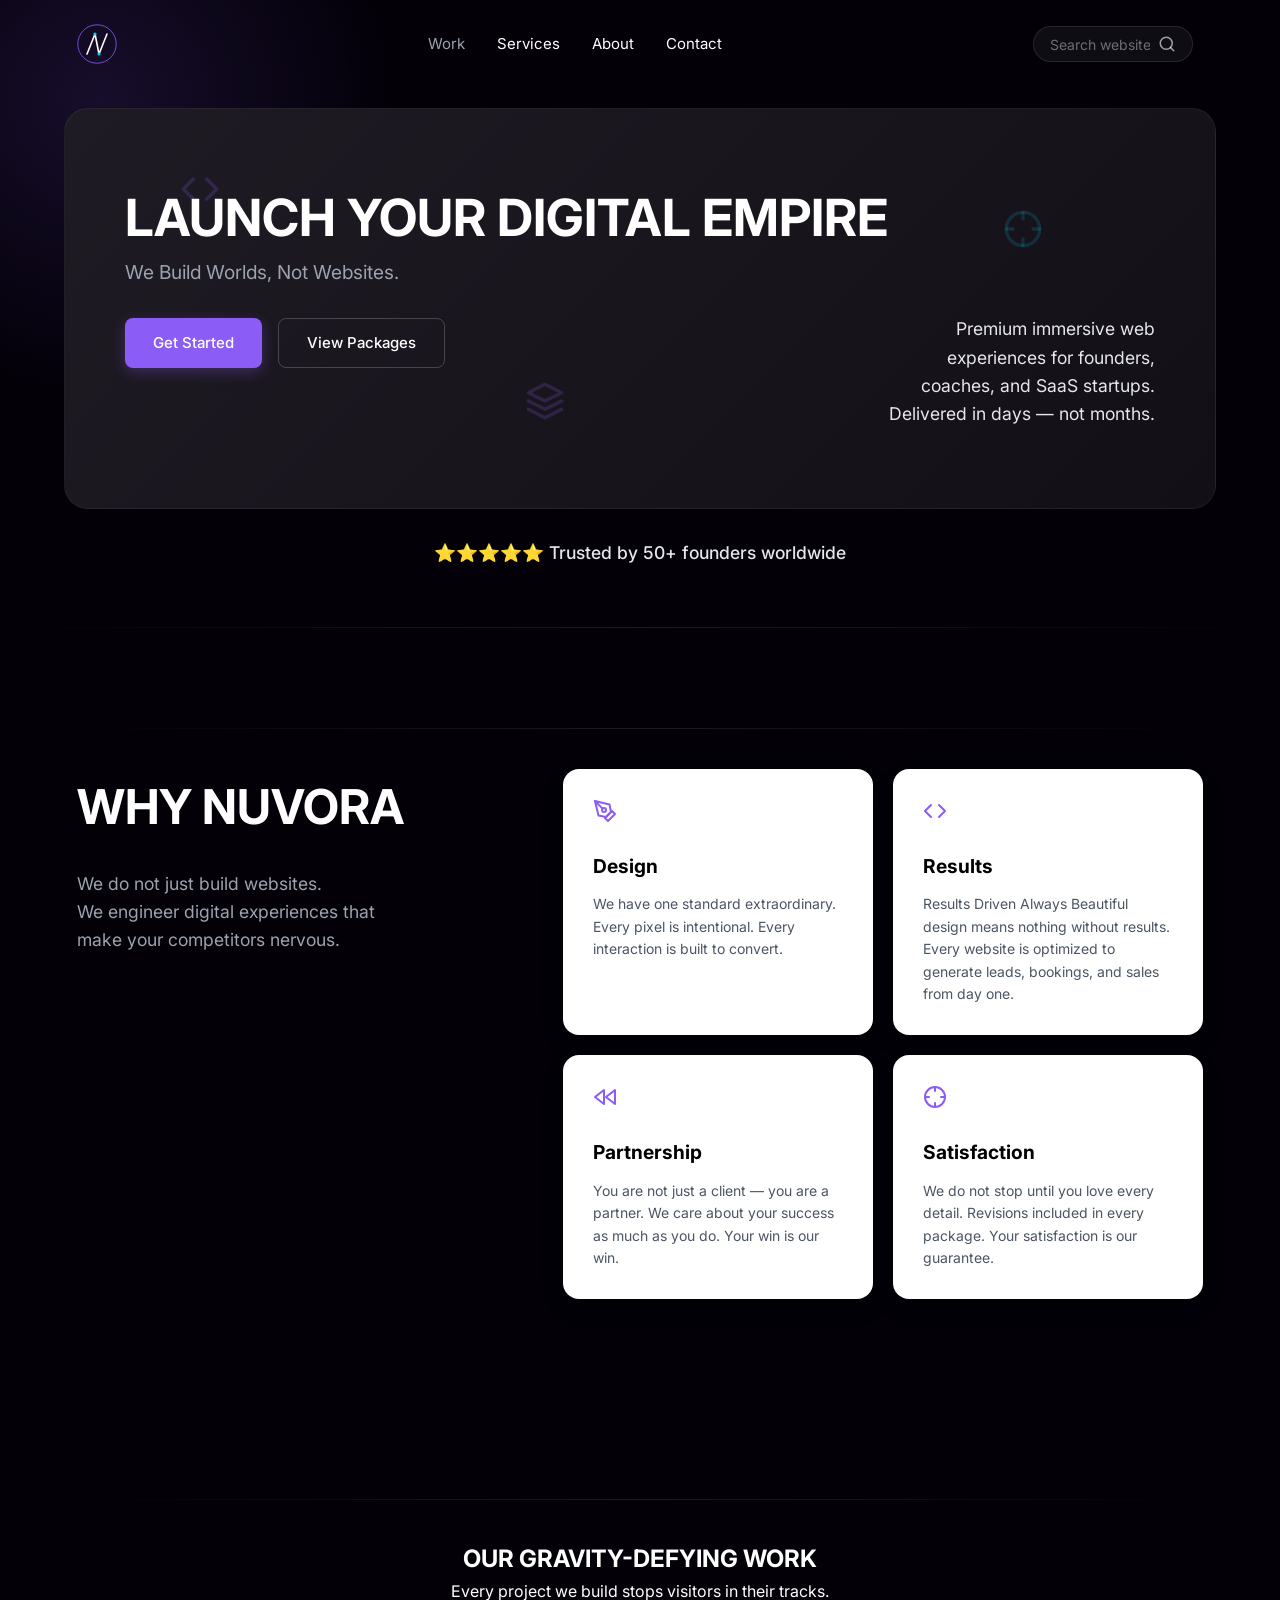
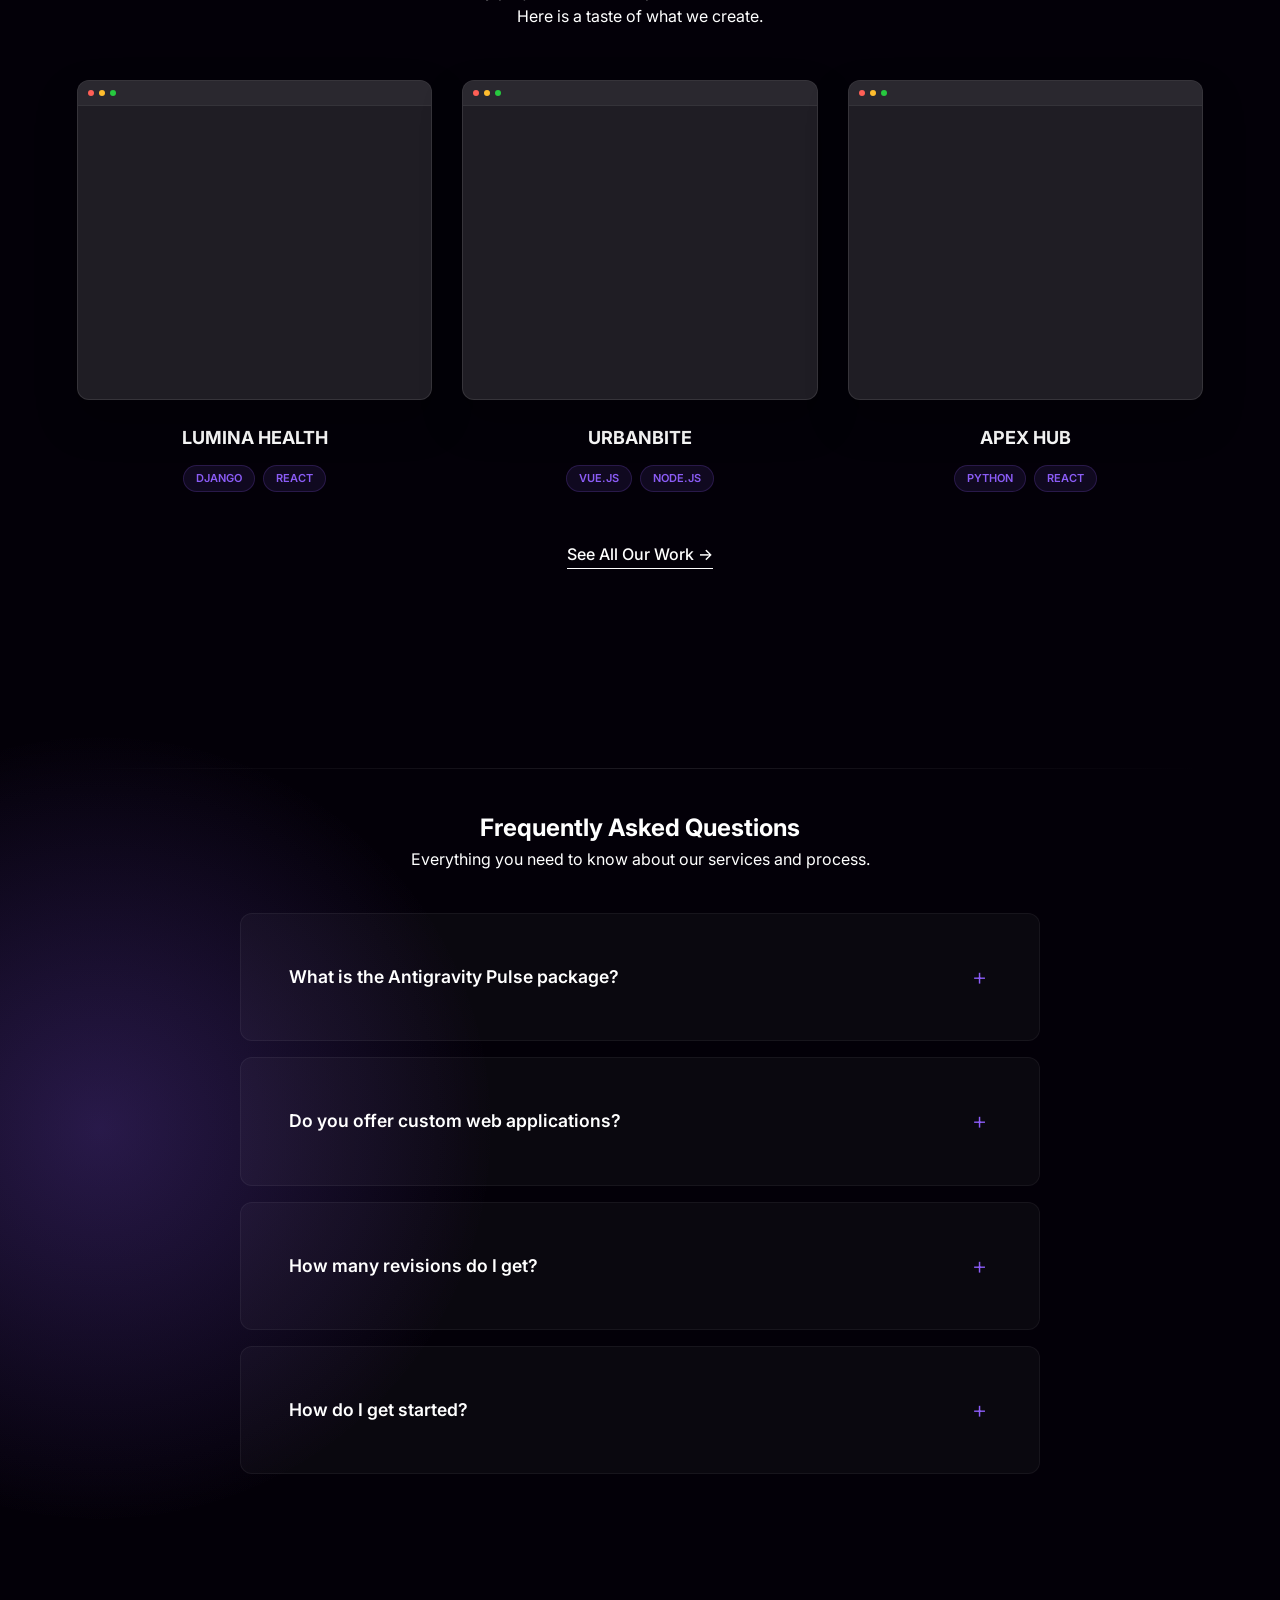
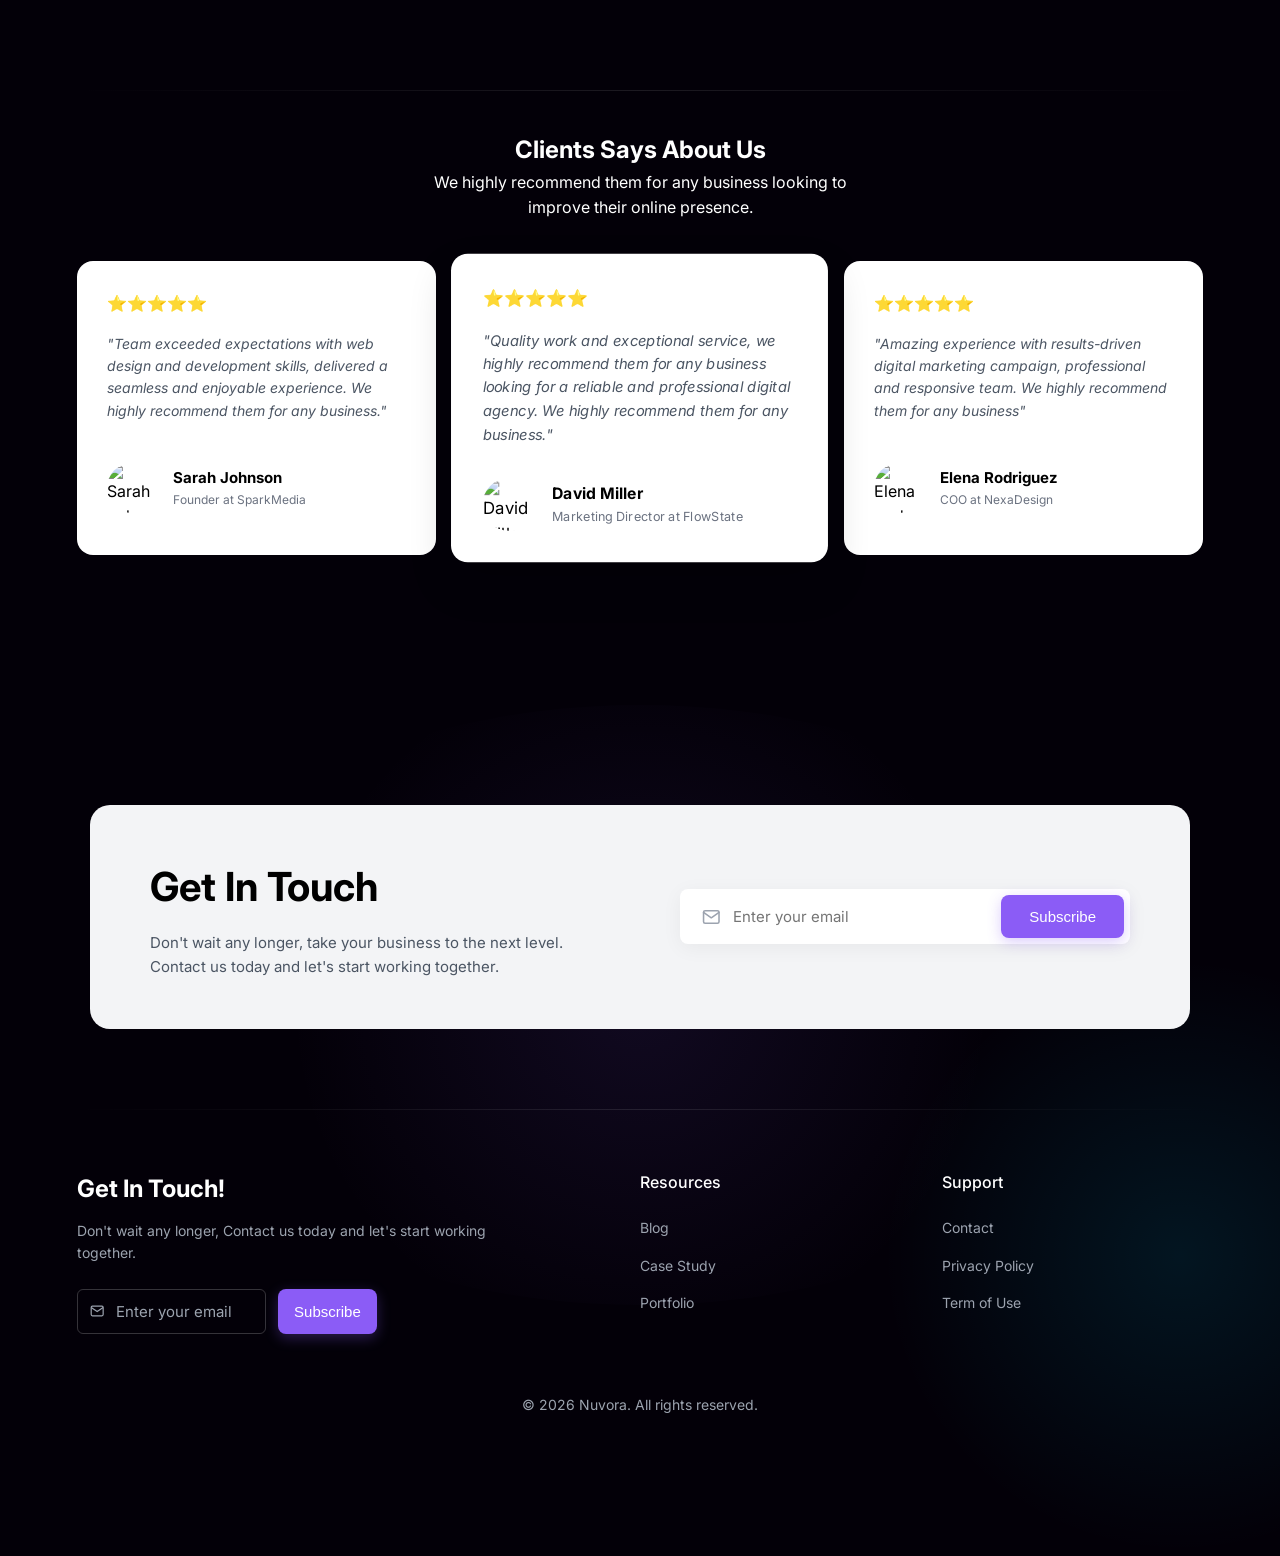
==== index.html @ e9fa78d5 "NOVORA portfolio web" ====
<!DOCTYPE html>
<html lang="en">

<head>
    <meta charset="UTF-8">
    <meta name="viewport" content="width=device-width, initial-scale=1.0">
    <title>Antigravity Websites - Premium Web Experiences</title>
    <!-- Google Fonts -->
    <link rel="preconnect" href="https://fonts.googleapis.com">
    <link rel="preconnect" href="https://fonts.gstatic.com" crossorigin>
    <link href="https://fonts.googleapis.com/css2?family=Inter:wght@300;400;500;600;700;800&display=swap"
        rel="stylesheet">
    <!-- Main Stylesheet -->
    <link rel="stylesheet" href="style.css">
</head>

<body>
    <!-- Background Gradient Effects -->
    <div class="bg-glow glow-top-left"></div>
    <div class="bg-glow glow-bottom-right"></div>
    <div class="bg-glow glow-middle-left"></div>

    <div class="bg-glow glow-middle-left"></div>

    <!-- Navigation Area -->
    <nav class="navbar">
        <a href="index.html" class="logo">
            <div class="logo-symbol">
                <svg width="40" height="40" viewBox="0 0 100 100" fill="none" xmlns="http://www.w3.org/2000/svg">
                    <circle cx="50" cy="50" r="48" stroke="#8B5CF6" stroke-width="2" />
                    <path d="M25 75L45 25L55 75L75 25" stroke="white" stroke-width="4" stroke-linecap="round"
                        stroke-linejoin="round" />
                    <circle cx="45" cy="25" r="4" fill="#00D2FF" />
                    <circle cx="55" cy="75" r="4" fill="#00D2FF" />
                </svg>
            </div>
        </a>

        <div class="nav-links">
            <a href="index.html" class="active">Work</a>
            <a href="services.html">Services</a>
            <a href="about.html">About</a>
            <a href="contact.html">Contact</a>
        </div>

        <div class="nav-actions">
            <div class="search-bar-container">
                <input type="text" placeholder="Search website..." id="siteSearch">
                <svg width="18" height="18" viewBox="0 0 24 24" fill="none" stroke="currentColor" stroke-width="2"
                    stroke-linecap="round" stroke-linejoin="round">
                    <circle cx="11" cy="11" r="8"></circle>
                    <line x1="21" y1="21" x2="16.65" y2="16.65"></line>
                </svg>
            </div>
            <button class="icon-btn mobile-menu-toggle" aria-label="Menu">
                <svg width="18" height="18" viewBox="0 0 24 24" fill="none" stroke="currentColor" stroke-width="2"
                    stroke-linecap="round" stroke-linejoin="round">
                    <line x1="3" y1="12" x2="21" y2="12"></line>
                    <line x1="3" y1="6" x2="21" y2="6"></line>
                    <line x1="3" y1="18" x2="21" y2="18"></line>
                </svg>
            </button>
        </div>
    </nav>

    <!-- Home Hero Section -->
    <header class="home-hero">
        <div class="home-hero-container">
            <!-- Floating Background Elements -->
            <div class="hero-floating-elements">
                <div class="floating-item item-1">
                    <svg width="24" height="24" viewBox="0 0 24 24" fill="none" stroke="currentColor" stroke-width="2"
                        stroke-linecap="round" stroke-linejoin="round">
                        <polyline points="16 18 22 12 16 6"></polyline>
                        <polyline points="8 6 2 12 8 18"></polyline>
                    </svg>
                </div>
                <div class="floating-item item-2">
                    <svg width="24" height="24" viewBox="0 0 24 24" fill="none" stroke="currentColor" stroke-width="2"
                        stroke-linecap="round" stroke-linejoin="round">
                        <circle cx="12" cy="12" r="10"></circle>
                        <line x1="22" y1="12" x2="18" y2="12"></line>
                        <line x1="6" y1="12" x2="2" y2="12"></line>
                        <line x1="12" y1="6" x2="12" y2="2"></line>
                        <line x1="12" y1="22" x2="12" y2="18"></line>
                    </svg>
                </div>
                <div class="floating-item item-3">
                    <svg width="24" height="24" viewBox="0 0 24 24" fill="none" stroke="currentColor" stroke-width="2"
                        stroke-linecap="round" stroke-linejoin="round">
                        <path d="M12 2L2 7l10 5 10-5-10-5z"></path>
                        <path d="M2 17l10 5 10-5"></path>
                        <path d="M2 12l10 5 10-5"></path>
                    </svg>
                </div>
            </div>

            <div class="home-hero-inner">
                <div class="hero-left-col animate-up">
                    <h1>LAUNCH YOUR DIGITAL EMPIRE</h1>
                    <p class="hero-subtitle">We Build Worlds, Not Websites.</p>
                    <div class="hero-buttons">
                        <a href="contact.html" class="btn btn-primary">Get Started</a>
                        <a href="services.html" class="btn btn-outline">View Packages</a>
                    </div>
                </div>
                <div class="hero-right-col animate-up" style="animation-delay: 0.2s;">
                    <p class="hero-premium-text">Premium immersive web <br> experiences for founders, <br> coaches, and
                        SaaS startups.<br> Delivered in days — not months.</p>
                </div>
            </div>
        </div>
        <div class="trusted-badge">
            <p>⭐⭐⭐⭐⭐ Trusted by 50+ founders worldwide</p>
        </div>
        <div class="hero-divider"></div>
    </header>


    <!-- Why Nuvora Section -->
    <section class="why-nuvora-section section-padding" id="why-us">
        <div class="hero-divider"></div>
        <div class="why-container pt-spacing">
            <div class="why-text-col">
                <h2>WHY NUVORA</h2>
                <p>We do not just build websites.<br>We engineer digital experiences that<br>make your competitors
                    nervous.</p>
            </div>

            <div class="features-grid">
                <!-- Feature 1 -->
                <div class="feature-card">
                    <div class="feature-icon">
                        <svg width="24" height="24" viewBox="0 0 24 24" fill="none" stroke="#8B5CF6" stroke-width="2"
                            stroke-linecap="round" stroke-linejoin="round">
                            <path d="M12 19l7-7 3 3-7 7-3-3z"></path>
                            <path d="M18 13l-1.5-7.5L2 2l3.5 14.5L13 18l5-5z"></path>
                            <path d="M2 2l7.586 7.586"></path>
                            <circle cx="11" cy="11" r="2"></circle>
                        </svg>
                    </div>
                    <h4>Design</h4>
                    <p>We have one standard extraordinary. Every pixel is intentional. Every interaction is built to
                        convert.</p>
                </div>

                <!-- Feature 2 -->
                <div class="feature-card">
                    <div class="feature-icon">
                        <svg width="24" height="24" viewBox="0 0 24 24" fill="none" stroke="#8B5CF6" stroke-width="2"
                            stroke-linecap="round" stroke-linejoin="round">
                            <polyline points="16 18 22 12 16 6"></polyline>
                            <polyline points="8 6 2 12 8 18"></polyline>
                        </svg>
                    </div>
                    <h4>Results</h4>
                    <p>Results Driven Always Beautiful design means nothing without results. Every website is optimized
                        to generate leads, bookings, and sales from day one.</p>
                </div>

                <!-- Feature 3 -->
                <div class="feature-card">
                    <div class="feature-icon">
                        <svg width="24" height="24" viewBox="0 0 24 24" fill="none" stroke="#8B5CF6" stroke-width="2"
                            stroke-linecap="round" stroke-linejoin="round">
                            <polygon points="11 19 2 12 11 5 11 19"></polygon>
                            <polygon points="22 19 13 12 22 5 22 19"></polygon>
                        </svg>
                    </div>
                    <h4>Partnership</h4>
                    <p>You are not just a client — you are a partner. We care about your success as much as you do. Your
                        win is our win.</p>
                </div>

                <!-- Feature 4 -->
                <div class="feature-card">
                    <div class="feature-icon">
                        <svg width="24" height="24" viewBox="0 0 24 24" fill="none" stroke="#8B5CF6" stroke-width="2"
                            stroke-linecap="round" stroke-linejoin="round">
                            <circle cx="12" cy="12" r="10"></circle>
                            <line x1="22" y1="12" x2="18" y2="12"></line>
                            <line x1="6" y1="12" x2="2" y2="12"></line>
                            <line x1="12" y1="6" x2="12" y2="2"></line>
                            <line x1="12" y1="22" x2="12" y2="18"></line>
                        </svg>
                    </div>
                    <h4>Satisfaction</h4>
                    <p>We do not stop until you love every detail. Revisions included in every package. Your
                        satisfaction is our guarantee.</p>
                </div>
            </div>
        </div>
    </section>

    <!-- Our Work Section -->
    <section class="work-section section-padding" id="portfolio">
        <div class="hero-divider"></div>
        <div class="section-header text-center pt-spacing">
            <h2>OUR GRAVITY-DEFYING WORK</h2>
            <p>Every project we build stops visitors in their tracks.<br> Here is a taste of what we create.</p>
        </div>

        <div class="work-grid">
            <!-- Work Card 1 -->
            <div class="work-card">
                <div class="work-img-container">
                    <div class="browser-bar">
                        <span class="dot red"></span>
                        <span class="dot yellow"></span>
                        <span class="dot green"></span>
                    </div>
                    <div class="work-img-placeholder"
                        style="background-image: url('images/lumina_health_new.png'); background-size: cover;"></div>
                    <div class="work-hover-text">
                        <p>A ethereal floating digital sanctuary that turns first-time visitors into loyal paying
                            clients.</p>
                        <div class="work-actions">
                            <button onclick="openCaseStudy(1)" class="action-btn btn-details">View Case Study</button>
                        </div>
                    </div>
                </div>
                <div class="work-details">
                    <h4>LUMINA HEALTH</h4>
                    <div class="tech-badges">
                        <span class="tech-pill">Django</span>
                        <span class="tech-pill">React</span>
                    </div>
                </div>
            </div>

            <!-- Work Card 2 -->
            <div class="work-card">
                <div class="work-img-container">
                    <div class="browser-bar">
                        <span class="dot red"></span>
                        <span class="dot yellow"></span>
                        <span class="dot green"></span>
                    </div>
                    <div class="work-img-placeholder"
                        style="background-image: url('images/urbanbite.png'); background-size: cover;"></div>
                    <div class="work-hover-text">
                        <p>A ethereal floating digital sanctuary that turns first-time visitors into loyal paying
                            clients.</p>
                        <div class="work-actions">
                            <button onclick="openCaseStudy(2)" class="action-btn btn-details">View Case Study</button>
                        </div>
                    </div>
                </div>
                <div class="work-details">
                    <h4>URBANBITE</h4>
                    <div class="tech-badges">
                        <span class="tech-pill">Vue.js</span>
                        <span class="tech-pill">Node.js</span>
                    </div>
                </div>
            </div>

            <!-- Work Card 3 -->
            <div class="work-card">
                <div class="work-img-container">
                    <div class="browser-bar">
                        <span class="dot red"></span>
                        <span class="dot yellow"></span>
                        <span class="dot green"></span>
                    </div>
                    <div class="work-img-placeholder"
                        style="background-image: url('images/apex_hub_new.png'); background-size: cover;"></div>
                    <div class="work-hover-text">
                        <p>A ethereal floating digital sanctuary that turns first-time visitors into loyal paying
                            clients.</p>
                        <div class="work-actions">
                            <button onclick="openCaseStudy(3)" class="action-btn btn-details">View Case Study</button>
                        </div>
                    </div>
                </div>
                <div class="work-details">
                    <h4>APEX HUB</h4>
                    <div class="tech-badges">
                        <span class="tech-pill">Python</span>
                        <span class="tech-pill">React</span>
                    </div>
                </div>
            </div>
        </div>

        <div class="center-link">
            <a href="#">See All Our Work &rarr;</a>
        </div>
    </section>

    <!-- FAQ Section -->
    <section class="faq-section" id="faq">
        <div class="hero-divider"></div>
        <div class="section-header text-center pt-spacing pb-spacing">
            <h2>Frequently Asked Questions</h2>
            <p>Everything you need to know about our services and process.</p>
        </div>

        <div class="faq-container">
            <div class="faq-item">
                <div class="faq-header">
                    What is the Antigravity Pulse package?
                    <span class="faq-icon">&plus;</span>
                </div>
                <div class="faq-body">
                    It is our quickest offering, designed to get your premium landing page launched within 36 hours. It
                    includes floating UI effects, mobile responsiveness, and one revision round.
                </div>
            </div>

            <div class="faq-item">
                <div class="faq-header">
                    Do you offer custom web applications?
                    <span class="faq-icon">&plus;</span>
                </div>
                <div class="faq-body">
                    Yes, we engineer complex digital experiences. From standard landing pages to robust SaaS platforms,
                    our team can handle extensive functionality utilizing modern tools and architectures.
                </div>
            </div>

            <div class="faq-item">
                <div class="faq-header">
                    How many revisions do I get?
                    <span class="faq-icon">&plus;</span>
                </div>
                <div class="faq-body">
                    We offer varying revision rounds based on the package you select. However, we do not stop until you
                    love every detail. Your satisfaction is our guarantee.
                </div>
            </div>

            <div class="faq-item">
                <div class="faq-header">
                    How do I get started?
                    <span class="faq-icon">&plus;</span>
                </div>
                <div class="faq-body">
                    Simply navigate to our Contact page, fill out the form, or reach out to us directly via email. We'll
                    set up an initial consultation to discuss your vision.
                </div>
            </div>
        </div>
    </section>

    <!-- Testimonials Section -->
    <section class="testimonials-section section-padding" id="testimonials">
        <div class="hero-divider"></div>
        <div class="section-header text-center pt-spacing pb-spacing">
            <h2>Clients Says About Us</h2>
            <p>We highly recommend them for any business looking to<br> improve their online presence.</p>
        </div>

        <div class="testimonials-grid">
            <div class="testimonial-card">
                <div class="stars">⭐⭐⭐⭐⭐</div>
                <p>"Team exceeded expectations with web design and development skills, delivered a seamless and
                    enjoyable experience. We highly recommend them for any business."</p>
                <div class="client-info">
                    <img src="images/client1.png" alt="Sarah Johnson">
                    <div>
                        <h4>Sarah Johnson</h4>
                        <p class="role">Founder at SparkMedia</p>
                    </div>
                </div>
            </div>

            <div class="testimonial-card highlighted-testimonial">
                <div class="stars">⭐⭐⭐⭐⭐</div>
                <p>"Quality work and exceptional service, we highly recommend them for any business looking for a
                    reliable and professional digital agency. We highly recommend them for any business."</p>
                <div class="client-info">
                    <img src="images/client2.png" alt="David Miller">
                    <div>
                        <h4>David Miller</h4>
                        <p class="role">Marketing Director at FlowState</p>
                    </div>
                </div>
            </div>

            <div class="testimonial-card">
                <div class="stars">⭐⭐⭐⭐⭐</div>
                <p>"Amazing experience with results-driven digital marketing campaign, professional and responsive team.
                    We highly recommend them for any business"</p>
                <div class="client-info">
                    <img src="images/client3.png" alt="Elena Rodriguez">
                    <div>
                        <h4>Elena Rodriguez</h4>
                        <p class="role">COO at NexaDesign</p>
                    </div>
                </div>
            </div>
        </div>
    </section>

    <!-- Footer Area (includes Newsletter) -->
    <div class="footer-wrapper">
        <div class="bg-glow footer-glow"></div>

        <!-- Newsletter / Get In Touch Box -->
        <section class="newsletter-box">
            <div class="newsletter-content">
                <h2>Get In Touch</h2>
                <p>Don't wait any longer, take your business to the next level. Contact us today and let's start working
                    together.</p>
            </div>
            <form class="newsletter-form">
                <div class="input-group">
                    <svg width="20" height="20" viewBox="0 0 24 24" fill="none" stroke="#9CA3AF" stroke-width="2"
                        stroke-linecap="round" stroke-linejoin="round">
                        <path d="M4 4h16c1.1 0 2 .9 2 2v12c0 1.1-.9 2-2 2H4c-1.1 0-2-.9-2-2V6c0-1.1.9-2 2-2z"></path>
                        <polyline points="22,6 12,13 2,6"></polyline>
                    </svg>
                    <input type="email" placeholder="Enter your email" required>
                </div>
                <button type="submit" class="btn btn-primary">Subscribe</button>
            </form>
        </section>

        <div class="footer-divider"></div>

        <footer class="footer">
            <div class="footer-col brand-col">
                <h3>Get In Touch!</h3>
                <p>Don't wait any longer, Contact us today and let's start working together.</p>
                <form class="footer-form">
                    <div class="input-group dark-input">
                        <svg width="16" height="16" viewBox="0 0 24 24" fill="none" stroke="#9CA3AF" stroke-width="2">
                            <path d="M4 4h16c1.1 0 2 .9 2 2v12c0 1.1-.9 2-2 2H4c-1.1 0-2-.9-2-2V6c0-1.1.9-2 2-2z">
                            </path>
                            <polyline points="22,6 12,13 2,6"></polyline>
                        </svg>
                        <input type="email" placeholder="Enter your email" required>
                    </div>
                    <button type="submit" class="btn btn-primary btn-sm">Subscribe</button>
                </form>
            </div>


            <div class="footer-col">
                <h4>Resources</h4>
                <ul>
                    <li><a href="index.html">Blog</a></li>
                    <li><a href="index.html#portfolio">Case Study</a></li>
                    <li><a href="index.html#portfolio">Portfolio</a></li>
                </ul>
            </div>

            <div class="footer-col">
                <h4>Support</h4>
                <ul>
                    <li><a href="contact.html#contact-info">Contact</a></li>
                    <li><a href="index.html">Privacy Policy</a></li>
                    <li><a href="index.html">Term of Use</a></li>
                </ul>
            </div>
        </footer>
        <div class="copyright">
            <p>&copy; 2026 Nuvora. All rights reserved.</p>
        </div>
    </div>

    <!-- Case Study Modal -->
    <div id="caseStudyModal" class="modal">
        <div class="modal-content">
            <span class="close-modal">&times;</span>
            <div class="modal-body">
                <div class="modal-header-info">
                    <h2 id="modalTitle">Project Title</h2>
                    <p id="modalClient">Client Name</p>
                </div>
                <div class="modal-grid">
                    <div class="modal-image-col">
                        <img id="modalImage" src="" alt="Project Image">
                    </div>
                    <div class="modal-text-col">
                        <div class="case-section">
                            <h3><svg width="20" height="20" viewBox="0 0 24 24" fill="none" stroke="currentColor"
                                    stroke-width="2">
                                    <path
                                        d="M10.29 3.86L1.82 18a2 2 0 0 0 1.71 3h16.94a2 2 0 0 0 1.71-3L13.71 3.86a2 2 0 0 0-3.42 0z">
                                    </path>
                                    <line x1="12" y1="9" x2="12" y2="13"></line>
                                    <line x1="12" y1="17" x2="12.01" y2="17"></line>
                                </svg> The Challenge</h3>
                            <p id="modalChallenge">Challenge details go here...</p>
                        </div>
                        <div class="case-section">
                            <h3><svg width="20" height="20" viewBox="0 0 24 24" fill="none" stroke="currentColor"
                                    stroke-width="2">
                                    <path d="M22 11.08V12a10 10 0 1 1-5.93-9.14"></path>
                                    <polyline points="22 4 12 14.01 9 11.01"></polyline>
                                </svg> Our Solution</h3>
                            <p id="modalSolution">Solution details go here...</p>
                        </div>
                        <div class="case-section highlight-box">
                            <h3><svg width="20" height="20" viewBox="0 0 24 24" fill="none" stroke="currentColor"
                                    stroke-width="2">
                                    <polyline points="23 6 13.5 15.5 8.5 10.5 1 18"></polyline>
                                    <polyline points="17 6 23 6 23 12"></polyline>
                                </svg> Results</h3>
                            <p id="modalResults">Result metrics go here...</p>
                        </div>
                    </div>
                </div>
            </div>
        </div>
    </div>

    <script src="script.js"></script>
</body>

</html>
---- style.css ----
:root {
    --bg-color: #030008;
    --text-primary: #FFFFFF;
    --text-secondary: #9CA3AF;
    --accent: #8B5CF6;
    --accent-hover: #7C3AED;
    --section-bg: #FFFFFF;
    --card-bg: rgba(255, 255, 255, 0.03);
    
    --font-heading: 'Inter', sans-serif;
    --font-body: 'Inter', sans-serif;
}

* {
    margin: 0;
    padding: 0;
    box-sizing: border-box;
}

body {
    font-family: var(--font-body);
    background-color: var(--bg-color);
    color: var(--text-primary);
    line-height: 1.6;
    overflow-x: hidden;
    position: relative;
}

/* Background Glow Effects */
.bg-glow {
    position: absolute;
    width: 600px;
    height: 600px;
    background: radial-gradient(circle, rgba(139, 92, 246, 0.15) 0%, rgba(3, 0, 8, 0) 70%);
    border-radius: 50%;
    z-index: -1;
    pointer-events: none;
}

.glow-top-left {
    top: -200px;
    left: -200px;
}

.glow-bottom-right {
    bottom: -100px;
    right: -200px;
    background: radial-gradient(circle, rgba(0, 210, 255, 0.1) 0%, rgba(3, 0, 8, 0) 70%);
}

.glow-middle-left {
    top: 50%;
    left: -300px;
    width: 800px;
    height: 800px;
}

/* Buttons */
.btn {
    display: inline-flex;
    align-items: center;
    justify-content: center;
    padding: 12px 28px;
    border-radius: 8px;
    font-weight: 500;
    font-size: 15px;
    text-decoration: none;
    transition: all 0.3s ease;
    cursor: pointer;
}

.btn-primary {
    background-color: var(--accent);
    color: white;
    border: none;
    box-shadow: 0 4px 14px rgba(139, 92, 246, 0.3);
}

.btn-primary:hover {
    background-color: var(--accent-hover);
    transform: translateY(-2px);
    box-shadow: 0 6px 20px rgba(139, 92, 246, 0.4);
}

.btn-outline {
    background-color: transparent;
    color: white;
    border: 1px solid rgba(255, 255, 255, 0.2);
}

.btn-outline:hover {
    border-color: white;
    background-color: rgba(255, 255, 255, 0.05);
}

/* Navigation */
.navbar {
    display: flex;
    justify-content: space-between;
    align-items: center;
    padding: 24px 6%;
    position: relative;
    z-index: 100;
}

.logo-symbol {
    width: 40px;
    height: 40px;
}

.nav-links {
    display: flex;
    gap: 32px;
}

.nav-links a {
    color: var(--text-primary);
    text-decoration: none;
    font-size: 15px;
    transition: color 0.2s;
}

.nav-links a:hover, .nav-links a.active {
    color: var(--text-secondary);
}

.nav-actions {
    display: flex;
    gap: 16px;
    align-items: center;
}

.icon-btn {
    background: white;
    border: none;
    width: 40px;
    height: 40px;
    border-radius: 50%;
    display: flex;
    align-items: center;
    justify-content: center;
    cursor: pointer;
    color: black;
    transition: transform 0.2s ease;
}

.icon-btn:hover {
    transform: scale(1.05);
}

.mobile-menu-toggle {
    display: none;
    background: transparent;
    color: white;
    border: 1px solid rgba(255,255,255,0.2);
}

/* Simple Search Bar */
.search-bar-container {
    background: rgba(255, 255, 255, 0.05);
    border: 1px solid rgba(255, 255, 255, 0.1);
    border-radius: 30px;
    padding: 8px 16px;
    display: flex;
    align-items: center;
    gap: 8px;
    transition: all 0.3s ease;
    margin-right: 10px;
}

.search-bar-container:focus-within {
    border-color: var(--accent);
    background: rgba(139, 92, 246, 0.05);
    box-shadow: 0 0 15px rgba(139, 92, 246, 0.1);
}

.search-bar-container input {
    background: transparent;
    border: none;
    color: white;
    outline: none;
    font-family: inherit;
    font-size: 14px;
    width: 100px;
    transition: width 0.3s ease;
}

.search-bar-container input:focus {
    width: 160px;
}

.search-bar-container input::placeholder {
    color: rgba(255, 255, 255, 0.4);
}

.search-bar-container svg {
    color: rgba(255, 255, 255, 0.6);
    flex-shrink: 0;
}

/* Hero Section */
.hero {
    display: flex;
    align-items: center;
    justify-content: space-between;
    padding: 80px 6% 40px;
    min-height: calc(100vh - 100px);
}

.hero-content {
    flex: 1;
    max-width: 500px;
}

.hero h1 {
    font-size: 4.5rem;
    line-height: 1.1;
    font-weight: 700;
    margin-bottom: 24px;
}

.highlight {
    color: var(--accent);
}

.hero p {
    color: var(--text-secondary);
    font-size: 16px;
    margin-bottom: 40px;
    max-width: 85%;
}

.hero-buttons {
    display: flex;
    gap: 16px;
    margin-bottom: 60px;
}

.hero-stats {
    display: grid;
    grid-template-columns: repeat(2, 1fr);
    gap: 30px;
}

.stat-item h3 {
    font-size: 2rem;
    font-weight: 600;
    margin-bottom: 4px;
}

.stat-item h3 span {
    color: var(--text-secondary);
    font-weight: 300;
}

.stat-item p {
    font-size: 13px;
    color: var(--text-secondary);
    margin: 0;
}

.hero-image-wrapper {
    flex: 1;
    position: relative;
    display: flex;
    justify-content: center;
    align-items: center;
}

.hero-img {
    max-width: 90%;
    height: auto;
    object-fit: cover;
    z-index: 2;
    mask-image: radial-gradient(circle at center, black 60%, transparent 100%);
    -webkit-mask-image: radial-gradient(circle at center, black 60%, transparent 100%);
}

.floating-icons {
    position: absolute;
    width: 100%;
    height: 100%;
    z-index: 3;
    pointer-events: none;
}

.icon-bubble {
    position: absolute;
    width: 50px;
    height: 50px;
    background: rgba(255, 255, 255, 0.1);
    backdrop-filter: blur(8px);
    border-radius: 12px;
    display: flex;
    align-items: center;
    justify-content: center;
    padding: 10px;
    box-shadow: 0 10px 30px rgba(0,0,0,0.2);
    animation: float 6s ease-in-out infinite;
    border: 1px solid rgba(255,255,255,0.05);
}

.icon-bubble img {
    width: 100%;
    height: auto;
    object-fit: contain;
}

.icon-bubble.diamond { top: 10%; left: 20%; animation-delay: 0s; }
.icon-bubble.sketch { top: 30%; left: 10%; animation-delay: 1s; }
.icon-bubble.xd { top: 15%; right: 20%; animation-delay: 2s; background: rgba(71, 1, 55, 0.4); }
.icon-bubble.ps { top: 40%; right: 10%; animation-delay: 3s; background: rgba(0, 30, 54, 0.4); }

@keyframes float {
    0% { transform: translateY(0px); }
    50% { transform: translateY(-15px); }
    100% { transform: translateY(0px); }
}

/* About Section */
.about-section {
    display: flex;
    padding: 100px 6%;
    gap: 60px;
    align-items: center;
}

.about-image-placeholder {
    flex: 1;
}

.abstract-shape {
    width: 100%;
    height: 600px;
    background: linear-gradient(145deg, #1f1d24, #131117);
    border-radius: 20px;
    border: 1px solid rgba(255,255,255,0.02);
    box-shadow: inset 0 0 40px rgba(0,0,0,0.5), 0 20px 40px rgba(0,0,0,0.4);
}

.about-content {
    flex: 1;
}

.about-content h2 {
    font-size: 3rem;
    margin-bottom: 24px;
}

.about-desc {
    color: var(--text-secondary);
    margin-bottom: 40px;
    font-size: 16px;
    max-width: 90%;
}

.tabs {
    display: flex;
    gap: 30px;
    border-bottom: 1px solid rgba(255, 255, 255, 0.1);
    margin-bottom: 30px;
}

.tab-btn {
    background: none;
    border: none;
    color: var(--text-secondary);
    font-size: 16px;
    font-weight: 500;
    padding-bottom: 12px;
    cursor: pointer;
    position: relative;
    transition: color 0.3s;
}

.tab-btn.active {
    color: white;
}

.tab-btn.active::after {
    content: '';
    position: absolute;
    bottom: -1px;
    left: 0;
    width: 100%;
    height: 2px;
    background-color: white;
}

.tab-pane {
    display: none;
    animation: fadeIn 0.4s ease;
}

.tab-pane.active {
    display: block;
}

@keyframes fadeIn {
    from { opacity: 0; transform: translateY(5px); }
    to { opacity: 1; transform: translateY(0); }
}

.skill-item {
    margin-bottom: 24px;
}

.skill-item h4 {
    font-size: 16px;
    font-weight: 500;
    margin-bottom: 8px;
}

.skill-item p {
    color: var(--text-secondary);
    font-size: 14px;
}

/* Team Section */
.team-section {
    background-color: var(--section-bg);
    color: black;
    padding: 100px 6%;
    text-align: center;
}

.team-header h2 {
    font-size: 2.5rem;
    margin-bottom: 10px;
}

.team-header p {
    color: #6B7280;
    margin-bottom: 60px;
}

.team-grid {
    display: grid;
    grid-template-columns: repeat(4, 1fr);
    gap: 24px;
}

.team-card {
    background: #F9FAFB;
    padding: 24px 20px;
    border-radius: 12px;
    transition: transform 0.3s ease;
}

.team-card:hover {
    transform: translateY(-5px);
    box-shadow: 0 10px 30px rgba(0,0,0,0.05);
}

.card-img-wrapper {
    width: 140px;
    height: 140px;
    border-radius: 50%;
    margin: 0 auto 20px;
    overflow: hidden;
    position: relative;
    background: #e5e7eb;
}

.card-img-wrapper img {
    width: 100%;
    height: 100%;
    object-fit: cover;
    object-position: top;
}

.team-card h4 {
    font-size: 18px;
    margin-bottom: 4px;
}

.team-card p {
    color: #6B7280;
    font-size: 14px;
}

/* Footer Wrapper & Newsletter */
.footer-wrapper {
    position: relative;
    padding: 100px 6% 40px;
    overflow: hidden;
}

.footer-glow {
    top: 0;
    left: 50%;
    transform: translateX(-50%);
    background: radial-gradient(circle, rgba(139, 92, 246, 0.1) 0%, rgba(3, 0, 8, 0) 60%);
    width: 1000px;
}

.newsletter-box {
    background: #F3F4F6;
    border-radius: 20px;
    padding: 50px 60px;
    display: flex;
    justify-content: space-between;
    align-items: center;
    color: black;
    max-width: 1100px;
    margin: 0 auto 80px;
    position: relative;
    z-index: 10;
}

.newsletter-content {
    flex: 1;
    max-width: 450px;
}

.newsletter-content h2 {
    font-size: 2.5rem;
    margin-bottom: 12px;
}

.newsletter-content p {
    color: #4B5563;
    font-size: 15px;
}

.newsletter-form {
    display: flex;
    background: white;
    padding: 6px;
    border-radius: 8px;
    box-shadow: 0 4px 20px rgba(0,0,0,0.05);
    width: 450px;
}

.input-group {
    display: flex;
    align-items: center;
    padding: 0 16px;
    flex: 1;
}

.input-group input {
    border: none;
    outline: none;
    padding: 12px;
    font-family: inherit;
    width: 100%;
    font-size: 15px;
}

.footer-divider {
    height: 1px;
    background: linear-gradient(90deg, transparent, rgba(255,255,255,0.1), transparent);
    margin-bottom: 60px;
}

.footer {
    display: grid;
    grid-template-columns: 2fr 1fr 1fr;
    gap: 40px;
    position: relative;
    z-index: 10;
}

.brand-col h3 {
    font-size: 1.5rem;
    margin-bottom: 12px;
}

.brand-col p {
    color: var(--text-secondary);
    font-size: 14px;
    margin-bottom: 24px;
    max-width: 80%;
}

.footer-form {
    display: flex;
    max-width: 300px;
    gap: 12px;
}

.dark-input {
    background: transparent;
    border: 1px solid rgba(255,255,255,0.2);
    border-radius: 6px;
    padding: 0 12px;
}

.dark-input input {
    background: transparent;
    color: white;
}

.dark-input input::placeholder {
    color: var(--text-secondary);
}

.btn-sm {
    padding: 8px 16px;
}

.footer-col h4 {
    font-size: 16px;
    margin-bottom: 20px;
    font-weight: 500;
}

.footer-col ul {
    list-style: none;
}

.footer-col ul li {
    margin-bottom: 12px;
}

.footer-col ul a {
    color: var(--text-secondary);
    text-decoration: none;
    font-size: 14px;
    transition: color 0.3s;
}

.footer-col ul a:hover {
    color: white;
}

.copyright {
    text-align: center;
    color: var(--text-secondary);
    font-size: 14px;
    margin-top: 60px;
    position: relative;
    z-index: 10;
}

/* =========================================
   Home Page Specific Styles
   ========================================= */

.section-padding {
    padding: 100px 6%;
}

.text-center {
    text-align: center;
}

.pt-spacing {
    padding-top: 40px;
}
.pb-spacing {
    padding-bottom: 40px;
}

.hero-divider {
    height: 1px;
    background: linear-gradient(90deg, transparent, rgba(255,255,255,0.1), transparent);
    width: 100%;
}

.home-hero {
    position: relative;
    width: 100%;
    margin-top: 20px;
    display: flex;
    flex-direction: column;
    align-items: center;
}

.home-hero-container {
    width: 90%;
    max-width: 1300px;
    background: linear-gradient(135deg, #1f1b24, #120f16);
    border-radius: 24px;
    padding: 80px 60px;
    margin-bottom: 30px;
    border: 1px solid rgba(255, 255, 255, 0.05);
    min-height: 400px;
    display: flex;
    align-items: flex-end;
    position: relative;
    overflow: hidden;
}

/* Floating Elements for Home Hero */
.hero-floating-elements {
    position: absolute;
    top: 0;
    left: 0;
    width: 100%;
    height: 100%;
    pointer-events: none;
    z-index: 0;
}

.floating-item {
    position: absolute;
    color: rgba(139, 92, 246, 0.2);
    animation: float-alt 8s ease-in-out infinite;
}

.floating-item svg {
    width: 40px;
    height: 40px;
}

.item-1 { top: 15%; left: 10%; animation-delay: 0s; }
.item-2 { top: 25%; right: 15%; animation-delay: 2s; color: rgba(0, 210, 255, 0.15); }
.item-3 { bottom: 20%; left: 40%; animation-delay: 4s; }

@keyframes float-alt {
    0% { transform: translate(0, 0) rotate(0deg); }
    33% { transform: translate(10px, -20px) rotate(5deg); }
    66% { transform: translate(-10px, -10px) rotate(-5deg); }
    100% { transform: translate(0, 0) rotate(0deg); }
}

/* Entrance Animations */
.animate-up {
    opacity: 0;
    animation: slideUp 0.8s cubic-bezier(0.4, 0, 0.2, 1) forwards;
}

@keyframes slideUp {
    from {
        opacity: 0;
        transform: translateY(30px);
    }
    to {
        opacity: 1;
        transform: translateY(0);
    }
}


.home-hero-inner {
    display: flex;
    justify-content: space-between;
    width: 100%;
    align-items: flex-end;
}

.hero-left-col h1 {
    font-size: 3.2rem;
    line-height: 1.1;
    margin-bottom: 12px;
    font-weight: 700;
}

.hero-subtitle {
    font-size: 1.2rem;
    color: var(--text-secondary);
    margin-bottom: 30px;
}

.hero-premium-text {
    font-size: 1.1rem;
    color: #E5E7EB;
    text-align: right;
    max-width: 350px;
}

.trusted-badge {
    margin-bottom: 60px;
    color: #FCD34D;
    font-size: 1.1rem;
    font-weight: 500;
}
.trusted-badge p { color: #E5E7EB; display: inline-flex; align-items: center; gap: 8px;}

/* Packages Section */
.packages-grid {
    display: grid;
    grid-template-columns: repeat(3, 1fr);
    gap: 30px;
    margin-top: 50px;
    margin-bottom: 40px;
    align-items: center;
}

.package-card {
    background: rgba(255, 255, 255, 0.03);
    color: white;
    border-radius: 24px;
    padding: 50px 40px;
    text-align: left;
    border: 1px solid rgba(255, 255, 255, 0.05);
    transition: all 0.4s cubic-bezier(0.4, 0, 0.2, 1);
    position: relative;
    overflow: hidden;
    backdrop-filter: blur(10px);
}

.package-card::before {
    content: '';
    position: absolute;
    top: 0;
    left: 0;
    width: 100%;
    height: 100%;
    background: radial-gradient(circle at top right, rgba(139, 92, 246, 0.1), transparent);
    pointer-events: none;
}

.package-card:hover {
    transform: translateY(-15px) scale(1.03);
    background: rgba(255, 255, 255, 0.06);
    border-color: var(--accent);
    box-shadow: 0 20px 40px rgba(0, 0, 0, 0.4), 0 0 20px rgba(139, 92, 246, 0.2);
}

.highlighted-card {
    border: 1px solid var(--accent);
    background: rgba(139, 92, 246, 0.05);
    box-shadow: 0 20px 40px rgba(0, 0, 0, 0.4);
    z-index: 2;
}

.package-card h3 {
    font-size: 1.2rem;
    margin-bottom: 15px;
    font-weight: 700;
}

.package-card .price {
    font-size: 2.2rem;
    font-weight: 800;
    margin-bottom: 15px;
    color: white;
}
.package-card .price span {
    font-size: 0.9rem;
    font-weight: 500;
    color: var(--text-secondary);
}

.package-desc {
    color: var(--text-secondary);
    margin-bottom: 25px;
    font-size: 15px;
}

.package-features {
    list-style: none;
    margin-bottom: 30px;
}
.package-features li {
    margin-bottom: 12px;
    font-size: 14px;
    color: #D1D5DB;
    display: flex;
    align-items: center;
    gap: 10px;
}

.package-btn {
    text-decoration: none;
    font-weight: 600;
    color: white;
    background: var(--accent);
    padding: 12px 24px;
    border-radius: 8px;
    display: block;
    text-align: center;
    margin-top: 20px;
    transition: all 0.3s ease;
}

.package-btn:hover {
    background: var(--accent-hover);
    transform: scale(1.05);
}

.center-link {
    text-align: center;
}

.center-link a {
    color: white;
    text-decoration: none;
    font-weight: 500;
    border-bottom: 1px solid white;
    padding-bottom: 4px;
    transition: opacity 0.3s;
}
.center-link a:hover { opacity: 0.8; }

/* Work Section */
.work-grid {
    display: grid;
    grid-template-columns: repeat(3, 1fr);
    gap: 30px;
    margin-top: 50px;
    margin-bottom: 50px;
}

.work-card {
    text-align: center;
}

.work-img-container {
    background: #1f1d24;
    height: 320px;
    border-radius: 12px;
    margin-bottom: 24px;
    position: relative;
    border: 1px solid rgba(255,255,255,0.1);
    overflow: hidden;
    box-shadow: 0 20px 40px rgba(0,0,0,0.3);
}

/* Browser Frame Mockup */
.browser-bar {
    background: rgba(255, 255, 255, 0.05);
    height: 25px;
    width: 100%;
    display: flex;
    align-items: center;
    padding: 0 10px;
    gap: 5px;
    border-bottom: 1px solid rgba(255, 255, 255, 0.05);
    position: absolute;
    top: 0;
    left: 0;
    z-index: 10;
}

.dot {
    width: 6px;
    height: 6px;
    border-radius: 50%;
}
.dot.red { background: #FF5F56; }
.dot.yellow { background: #FFBD2E; }
.dot.green { background: #27C93F; }

.float-icon {
    position: absolute;
    top: -20px;
    background: #a855f7;
    width: 60px;
    height: 60px;
    border-radius: 14px;
    display: flex;
    align-items: center;
    justify-content: center;
    font-weight: bold;
    font-size: 1.5rem;
    color: white;
    box-shadow: 0 10px 20px rgba(168, 85, 247, 0.4);
    z-index: 2;
}

.work-img-placeholder {
    position: absolute;
    top: 0;
    left: 0;
    width: 100%;
    height: 100%;
    z-index: 0;
    background-position: center;
    transition: transform 0.3s ease;
}

.work-img-container:hover .work-img-placeholder {
    transform: scale(1.05);
}

.work-hover-text {
    font-size: 14px;
    color: white;
    z-index: 5;
    position: absolute;
    top: 0;
    left: 0;
    width: 100%;
    height: 100%;
    background: rgba(3, 0, 8, 0.85);
    backdrop-filter: blur(4px);
    display: flex;
    flex-direction: column;
    align-items: center;
    justify-content: center;
    padding: 30px;
    opacity: 0;
    transition: all 0.4s cubic-bezier(0.4, 0, 0.2, 1);
    text-align: center;
}

.work-img-container:hover .work-hover-text {
    opacity: 1;
}

.work-actions {
    display: flex;
    gap: 12px;
    margin-top: 20px;
}

.action-btn {
    padding: 8px 16px;
    border-radius: 6px;
    font-size: 13px;
    font-weight: 600;
    text-decoration: none;
    transition: all 0.3s ease;
}

.btn-view {
    background: white;
    color: black;
}

.btn-details {
    background: rgba(255,255,255,0.1);
    color: white;
    border: 1px solid rgba(255,255,255,0.2);
}

.action-btn:hover {
    transform: translateY(-2px);
}

.work-details h4 {
    font-size: 18px;
    margin-bottom: 12px;
    color: white;
    font-weight: 700;
}

.tech-badges {
    display: flex;
    flex-wrap: wrap;
    gap: 8px;
    justify-content: center;
}

.tech-pill {
    background: rgba(139, 92, 246, 0.1);
    color: #8B5CF6;
    padding: 4px 12px;
    border-radius: 20px;
    font-size: 11px;
    font-weight: 600;
    border: 1px solid rgba(139, 92, 246, 0.2);
    text-transform: uppercase;
}

/* Why Nuvora Section */
.why-container {
    display: flex;
    gap: 60px;
    align-items: flex-start;
}

.why-text-col {
    flex: 1;
}
.why-text-col h2 {
    font-size: 3rem;
    margin-bottom: 24px;
}
.why-text-col p {
    color: var(--text-secondary);
    font-size: 1.1rem;
}

.features-grid {
    flex: 1.5;
    display: grid;
    grid-template-columns: repeat(2, 1fr);
    gap: 20px;
}

.feature-card {
    background: white;
    color: black;
    border-radius: 16px;
    padding: 30px;
    box-shadow: 0 10px 30px rgba(0,0,0,0.05);
}

.feature-icon {
    margin-bottom: 20px;
}

.feature-card h4 {
    font-size: 1.2rem;
    margin-bottom: 12px;
}

.feature-card p {
    color: #4B5563;
    font-size: 14px;
}

/* Testimonials Section */
.testimonials-grid {
    display: grid;
    grid-template-columns: repeat(3, 1fr);
    gap: 24px;
    margin-bottom: 50px;
}

.testimonial-card {
    background: white;
    color: black;
    border-radius: 16px;
    padding: 30px;
}

.highlighted-testimonial {
    transform: scale(1.05);
    box-shadow: 0 20px 40px rgba(0,0,0,0.2);
}

.stars {
    color: #FCD34D;
    margin-bottom: 16px;
}

.testimonial-card p {
    font-size: 14px;
    color: #4B5563;
    margin-bottom: 30px;
    font-style: italic;
    min-height: 100px;
}

.client-info {
    display: flex;
    align-items: center;
    gap: 16px;
}

.client-info img {
    width: 50px;
    height: 50px;
    border-radius: 50%;
    object-fit: cover;
}

.client-info h4 {
    font-size: 15px;
    margin: 0;
}
.client-info .role {
    font-size: 12px;
    color: #6B7280;
    margin: 0;
    min-height: auto;
    font-style: normal;
}

/* =========================================
   Services Page Specific Styles
   ========================================= */

/* Hero Adjustments */
.services-hero-container {
    min-height: 250px;
    padding: 60px;
    align-items: center;
}

.services-hero-container .hero-left-col h1 {
    font-size: 2.5rem;
}

/* Process Timeline (Pill Design) */
.process-container {
    display: flex;
    gap: 60px;
    align-items: center;
}

.process-text-col {
    flex: 1;
}

.process-text-col h2 {
    font-size: 3rem;
    margin-bottom: 24px;
}

.process-text-col p {
    color: var(--text-secondary);
    font-size: 1.1rem;
}

.process-timeline {
    flex: 1.5;
    display: grid;
    grid-template-columns: repeat(4, 1fr);
    gap: 20px;
}

.process-step {
    background: white;
    color: black;
    border-radius: 60px;
    padding: 10px 10px 40px 10px;
    text-align: center;
    box-shadow: 0 10px 30px rgba(0,0,0,0.1);
    display: flex;
    flex-direction: column;
    align-items: center;
}

.step-circle {
    width: 100%;
    aspect-ratio: 1;
    border-radius: 50%;
    display: flex;
    align-items: center;
    justify-content: center;
    border: 3px solid #8B5CF6;
    margin-bottom: 20px;
    box-shadow: inset 0 0 10px rgba(139, 92, 246, 0.2), 0 0 15px rgba(139, 92, 246, 0.3);
}

.step-circle h4 {
    font-size: 16px;
    font-weight: 700;
}

.step-content h5 {
    font-size: 16px;
    font-weight: 700;
    margin-bottom: 12px;
    line-height: 1.3;
}

.step-content p {
    font-size: 12px;
    color: #4B5563;
}

/* FAQ Section */
.faq-grid {
    display: grid;
    grid-template-columns: 1fr 1fr;
    gap: 30px;
    align-items: start;
}

.faq-col {
    display: flex;
    flex-direction: column;
    gap: 16px;
}

.faq-item {
    background: rgba(255, 255, 255, 0.05);
    border: 1px solid rgba(255, 255, 255, 0.1);
    border-radius: 12px;
    padding: 20px 24px;
    cursor: pointer;
    transition: all 0.3s ease;
}

.faq-item:hover {
    background: rgba(255, 255, 255, 0.08);
}

.faq-item.active {
    background: rgba(139, 92, 246, 0.1);
    border-color: rgba(139, 92, 246, 0.4);
    box-shadow: 0 10px 30px rgba(139, 92, 246, 0.1);
}

.faq-header {
    display: flex;
    align-items: center;
    gap: 16px;
}

.faq-icon {
    font-size: 20px;
    color: #9CA3AF;
    font-weight: 300;
    width: 24px;
    display: flex;
    justify-content: center;
    transition: color 0.3s;
}

.faq-item.active .faq-icon {
    color: #8B5CF6;
}

.faq-header h4 {
    font-size: 16px;
    font-weight: 500;
    color: #E5E7EB;
}

.faq-item.active .faq-header h4 {
    color: white;
}

.faq-body {
    display: none;
    padding-top: 16px;
    padding-left: 40px;
    color: #9CA3AF;
    font-size: 14px;
    line-height: 1.6;
}

/* Responsiveness */
@media (max-width: 1024px) {
    .hero h1 { font-size: 3.5rem; }
    .hero-stats { gap: 20px; }
    .about-section { flex-direction: column; }
    .about-image-placeholder { width: 100%; height: 400px; }
    .team-grid { grid-template-columns: repeat(2, 1fr); }
    .newsletter-box { flex-direction: column; gap: 30px; text-align: center; }
    .newsletter-content { max-width: 100%; }
    .footer { grid-template-columns: 1fr 1fr; }
    
    /* Home Page Adjustments */
    .home-hero-container { padding: 40px 30px; }
    .home-hero-inner { flex-direction: column; align-items: center; text-align: center; gap: 30px; }
    .hero-premium-text { text-align: center; }
    .packages-grid { grid-template-columns: 1fr; gap: 40px; }
    .work-grid { grid-template-columns: repeat(2, 1fr); }
    .why-container { flex-direction: column; }
    .testimonials-grid { grid-template-columns: 1fr; }
    
    /* Services Page Adjustments */
    .process-container { flex-direction: column; gap: 30px; }
    .process-timeline { grid-template-columns: repeat(2, 1fr); gap: 30px; }
    .faq-grid { grid-template-columns: 1fr; gap: 16px; }
}

@media (max-width: 768px) {
    .nav-links { display: none; }
    .mobile-menu-toggle { display: flex; }
    
    .hero { flex-direction: column; padding-top: 40px; text-align: center; }
    .hero-content { margin-bottom: 40px; }
    .hero h1 { font-size: 2.5rem; }
    .hero p { max-width: 100%; margin: 0 auto 30px; }
    .hero-buttons { justify-content: center; }
    .hero-image-wrapper { width: 100%; }
    
    .team-grid { grid-template-columns: 1fr; }
    
    .newsletter-form { width: 100%; }
    .footer { grid-template-columns: 1fr; }
    .brand-col p { max-width: 100%; }
    
    /* Home & Services Page Adjustments */
    .hero-left-col h1 { font-size: 2.5rem; }
    .work-grid { grid-template-columns: 1fr; }
    .features-grid { grid-template-columns: 1fr; }
    .process-timeline { grid-template-columns: 1fr; gap: 20px; }
}

/* FAQ Section */
.faq-section {
    padding: 100px 6%;
}

.faq-container {
    max-width: 800px;
    margin: 0 auto;
}

.faq-item {
    background: var(--card-bg);
    border: 1px solid rgba(255, 255, 255, 0.05);
    border-radius: 12px;
    margin-bottom: 16px;
    overflow: hidden;
    transition: all 0.3s ease;
}

.faq-item.active {
    border-color: var(--accent);
    box-shadow: 0 4px 20px rgba(139, 92, 246, 0.1);
}

.faq-header {
    padding: 24px;
    display: flex;
    justify-content: space-between;
    align-items: center;
    cursor: pointer;
    font-weight: 600;
    font-size: 1.1rem;
}

.faq-icon {
    font-size: 1.5rem;
    color: var(--accent);
    transition: transform 0.3s ease;
    font-weight: 300;
}

.faq-body {
    padding: 0 24px 24px;
    color: var(--text-secondary);
    display: none;
    line-height: 1.6;
}

/* Case Study Modal Styles */
.modal {
    display: none;
    position: fixed;
    z-index: 1000;
    left: 0;
    top: 0;
    width: 100%;
    height: 100%;
    overflow: auto;
    background-color: rgba(3, 0, 8, 0.95);
    backdrop-filter: blur(10px);
}

.modal-content {
    background: #111827;
    margin: 5% auto;
    padding: 0;
    border: 1px solid rgba(255,255,255,0.1);
    width: 80%;
    max-width: 1000px;
    border-radius: 24px;
    position: relative;
    box-shadow: 0 25px 50px -12px rgba(0, 0, 0, 0.5);
    animation: modalSlideUp 0.5s cubic-bezier(0.4, 0, 0.2, 1);
}

@keyframes modalSlideUp {
    from { transform: translateY(50px); opacity: 0; }
    to { transform: translateY(0); opacity: 1; }
}

.close-modal {
    position: absolute;
    right: 25px;
    top: 20px;
    color: #9CA3AF;
    font-size: 35px;
    font-weight: 300;
    cursor: pointer;
    z-index: 20;
    transition: color 0.3s;
}

.close-modal:hover {
    color: white;
}

.modal-body {
    padding: 60px;
}

.modal-header-info {
    margin-bottom: 40px;
    border-bottom: 1px solid rgba(255,255,255,0.05);
    padding-bottom: 20px;
}

.modal-header-info h2 {
    font-size: 2.5rem;
    color: white;
    margin-bottom: 8px;
}

.modal-header-info p {
    color: #8B5CF6;
    font-weight: 600;
    text-transform: uppercase;
    letter-spacing: 1px;
}

.modal-grid {
    display: grid;
    grid-template-columns: 1fr 1.2fr;
    gap: 50px;
}

.modal-image-col img {
    width: 100%;
    border-radius: 16px;
    box-shadow: 0 10px 30px rgba(0,0,0,0.3);
}

.case-section {
    margin-bottom: 30px;
}

.case-section h3 {
    display: flex;
    align-items: center;
    gap: 12px;
    font-size: 1.2rem;
    color: white;
    margin-bottom: 12px;
}

.case-section h3 svg {
    color: #8B5CF6;
}

.case-section p {
    color: #9CA3AF;
    line-height: 1.7;
}

.highlight-box {
    background: rgba(139, 92, 246, 0.05);
    padding: 24px;
    border-radius: 16px;
    border: 1px solid rgba(139, 92, 246, 0.1);
}

@media (max-width: 768px) {
    .modal-grid { grid-template-columns: 1fr; }
    .modal-content { width: 95%; margin: 10% auto; }
    .modal-body { padding: 30px; }
    .modal-header-info h2 { font-size: 1.8rem; }
}
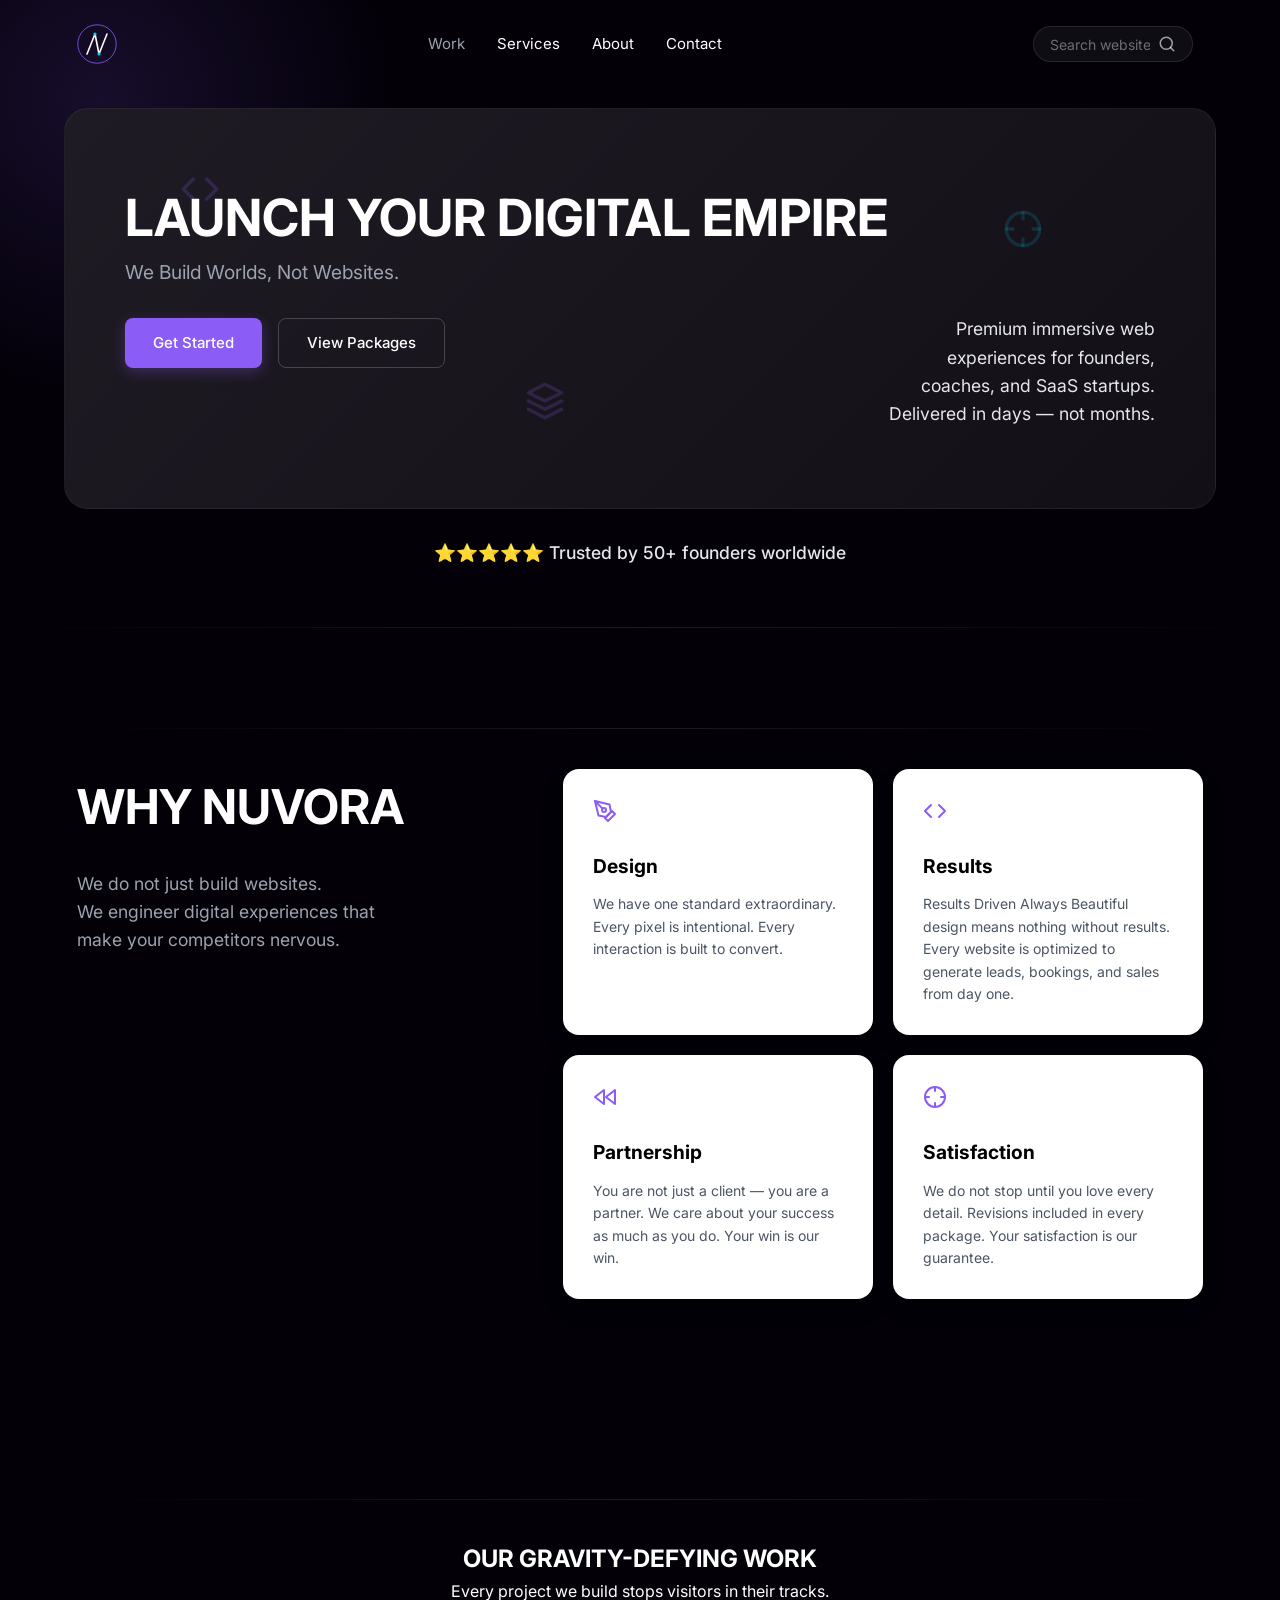
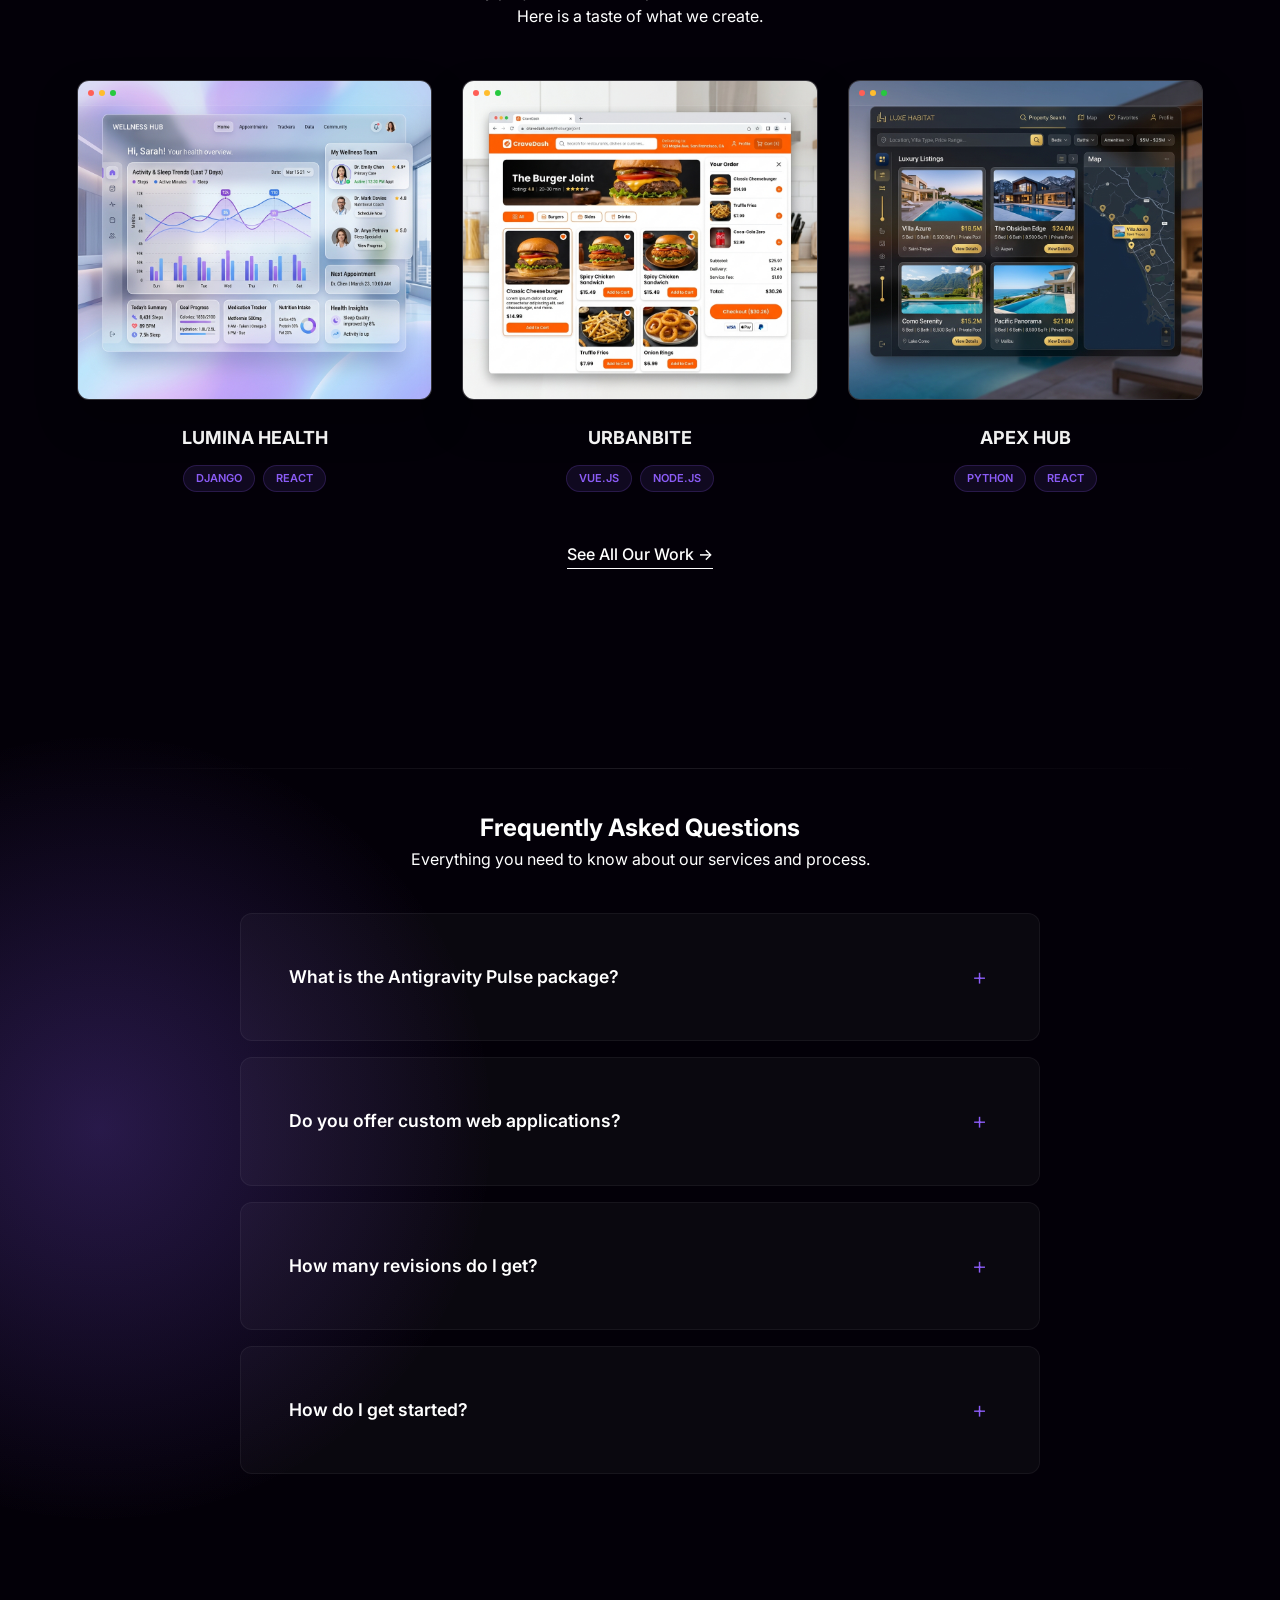
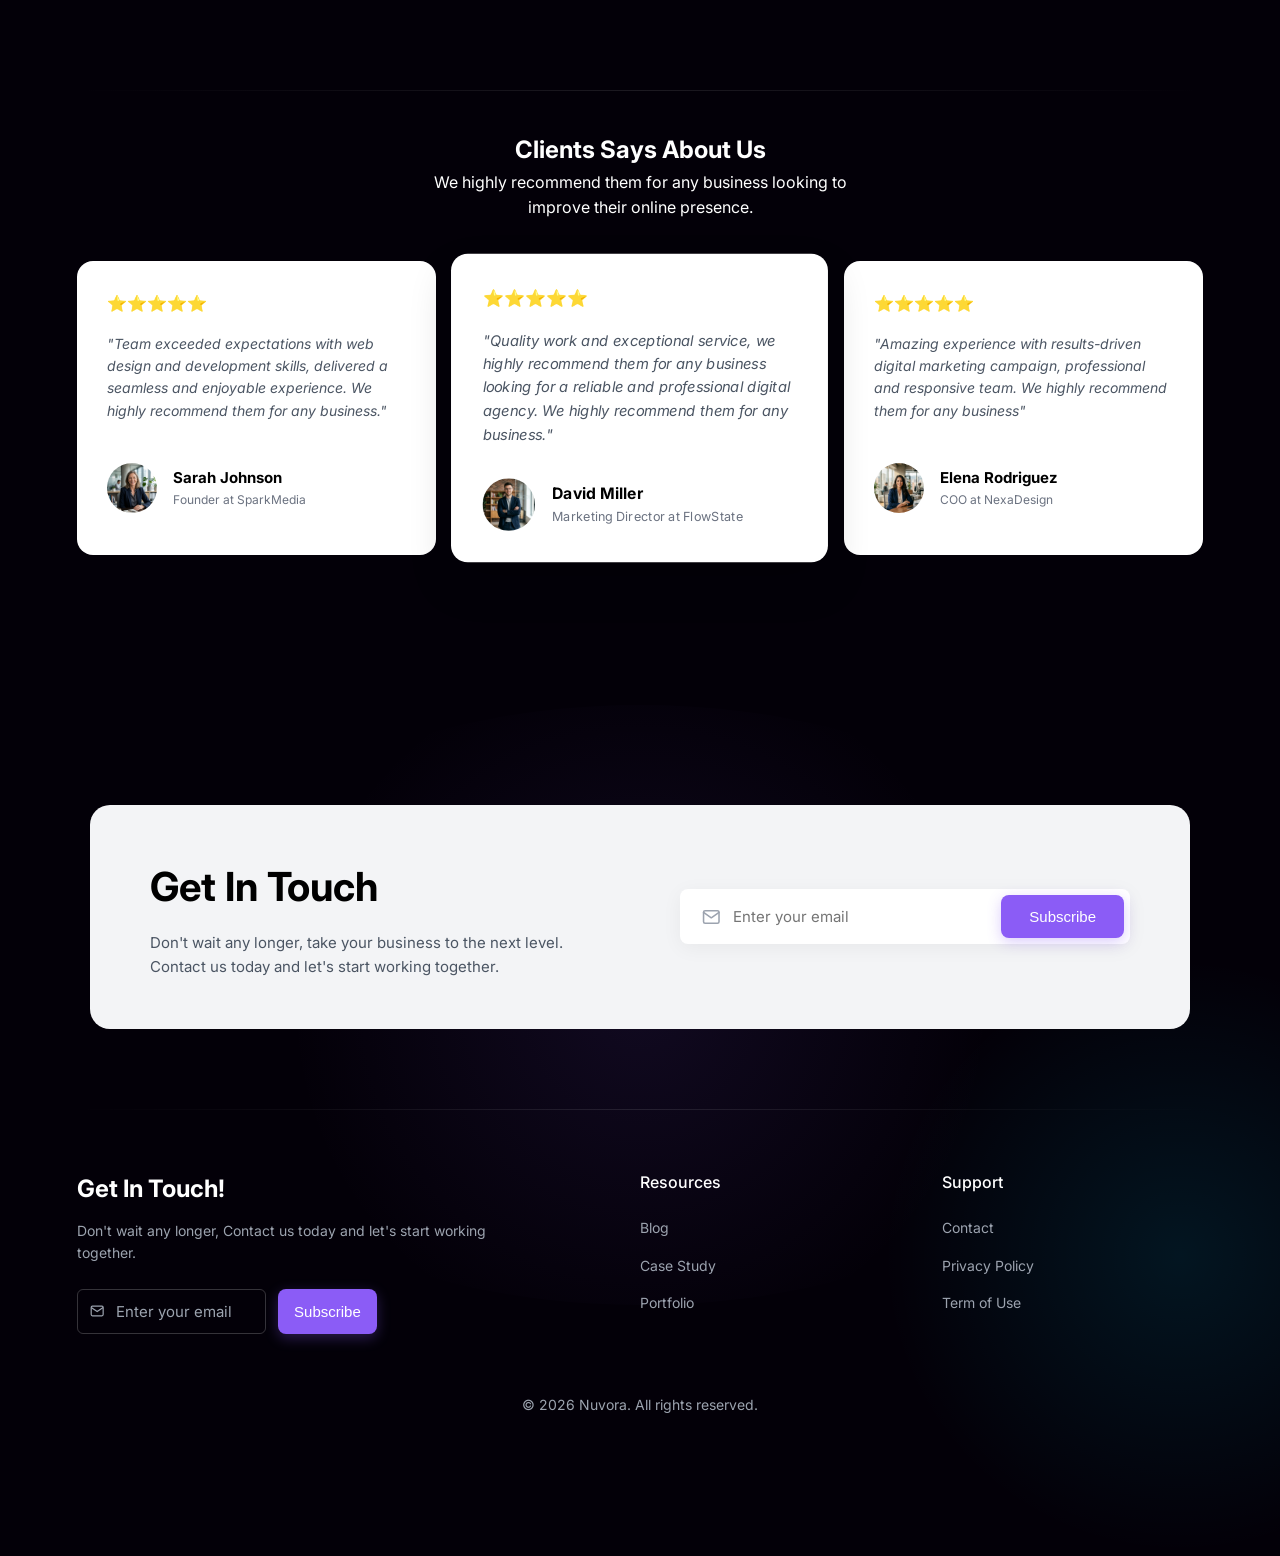
==== commit 371426fc: "Add files via upload" ====
--- a/index.html
+++ b/index.html
@@ -210,7 +210,7 @@
                         <span class="dot green"></span>
                     </div>
                     <div class="work-img-placeholder"
-                        style="background-image: url('images/lumina_health_new.png'); background-size: cover;"></div>
+                        style="background-image: url('./lumina_health_new.png'); background-size: cover;"></div>
                     <div class="work-hover-text">
                         <p>A ethereal floating digital sanctuary that turns first-time visitors into loyal paying
                             clients.</p>
@@ -237,7 +237,7 @@
                         <span class="dot green"></span>
                     </div>
                     <div class="work-img-placeholder"
-                        style="background-image: url('images/urbanbite.png'); background-size: cover;"></div>
+                        style="background-image: url('./urbanbite.png'); background-size: cover;"></div>
                     <div class="work-hover-text">
                         <p>A ethereal floating digital sanctuary that turns first-time visitors into loyal paying
                             clients.</p>
@@ -264,7 +264,7 @@
                         <span class="dot green"></span>
                     </div>
                     <div class="work-img-placeholder"
-                        style="background-image: url('images/apex_hub_new.png'); background-size: cover;"></div>
+                        style="background-image: url('./apex_hub_new.png'); background-size: cover;"></div>
                     <div class="work-hover-text">
                         <p>A ethereal floating digital sanctuary that turns first-time visitors into loyal paying
                             clients.</p>
@@ -357,7 +357,7 @@
                 <p>"Team exceeded expectations with web design and development skills, delivered a seamless and
                     enjoyable experience. We highly recommend them for any business."</p>
                 <div class="client-info">
-                    <img src="images/client1.png" alt="Sarah Johnson">
+                    <img src="./client1.png" alt="Sarah Johnson">
                     <div>
                         <h4>Sarah Johnson</h4>
                         <p class="role">Founder at SparkMedia</p>
@@ -370,7 +370,7 @@
                 <p>"Quality work and exceptional service, we highly recommend them for any business looking for a
                     reliable and professional digital agency. We highly recommend them for any business."</p>
                 <div class="client-info">
-                    <img src="images/client2.png" alt="David Miller">
+                    <img src="./client2.png" alt="David Miller">
                     <div>
                         <h4>David Miller</h4>
                         <p class="role">Marketing Director at FlowState</p>
@@ -383,7 +383,7 @@
                 <p>"Amazing experience with results-driven digital marketing campaign, professional and responsive team.
                     We highly recommend them for any business"</p>
                 <div class="client-info">
-                    <img src="images/client3.png" alt="Elena Rodriguez">
+                    <img src="./client3.png" alt="Elena Rodriguez">
                     <div>
                         <h4>Elena Rodriguez</h4>
                         <p class="role">COO at NexaDesign</p>
